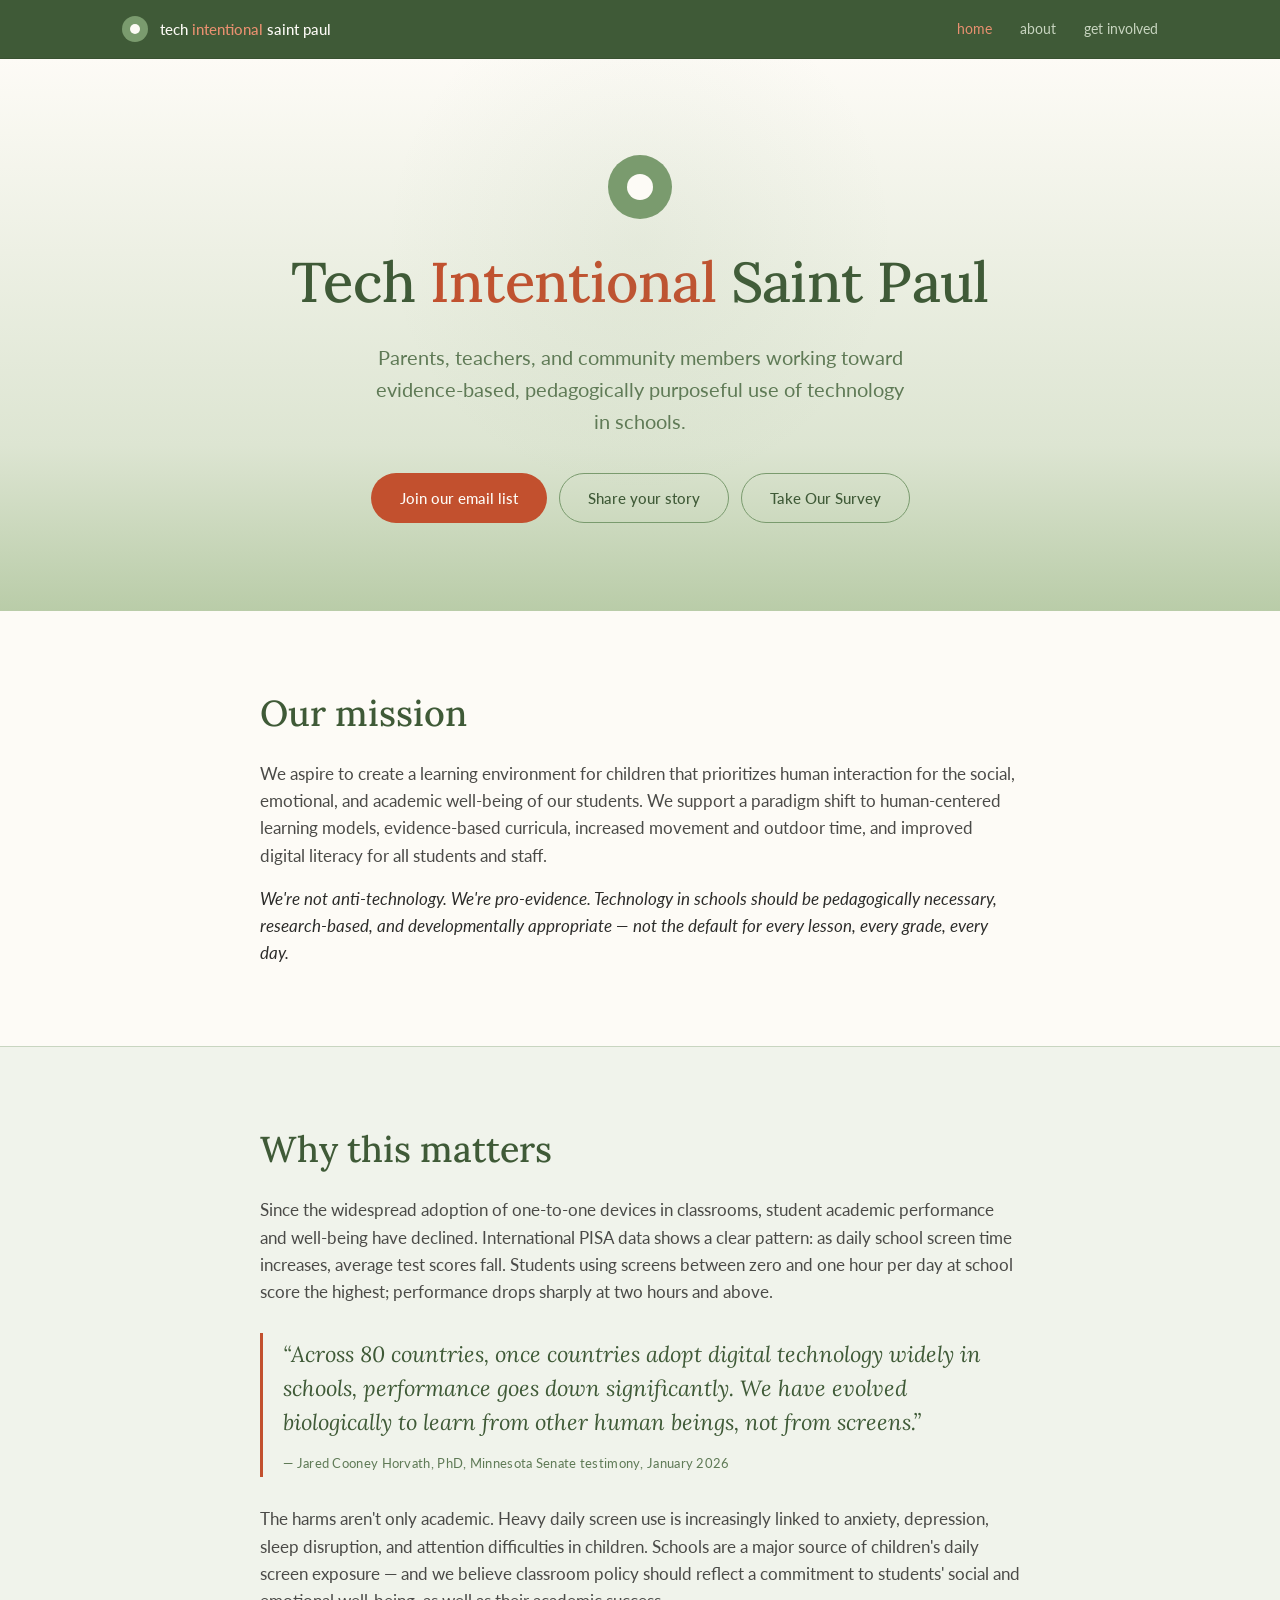
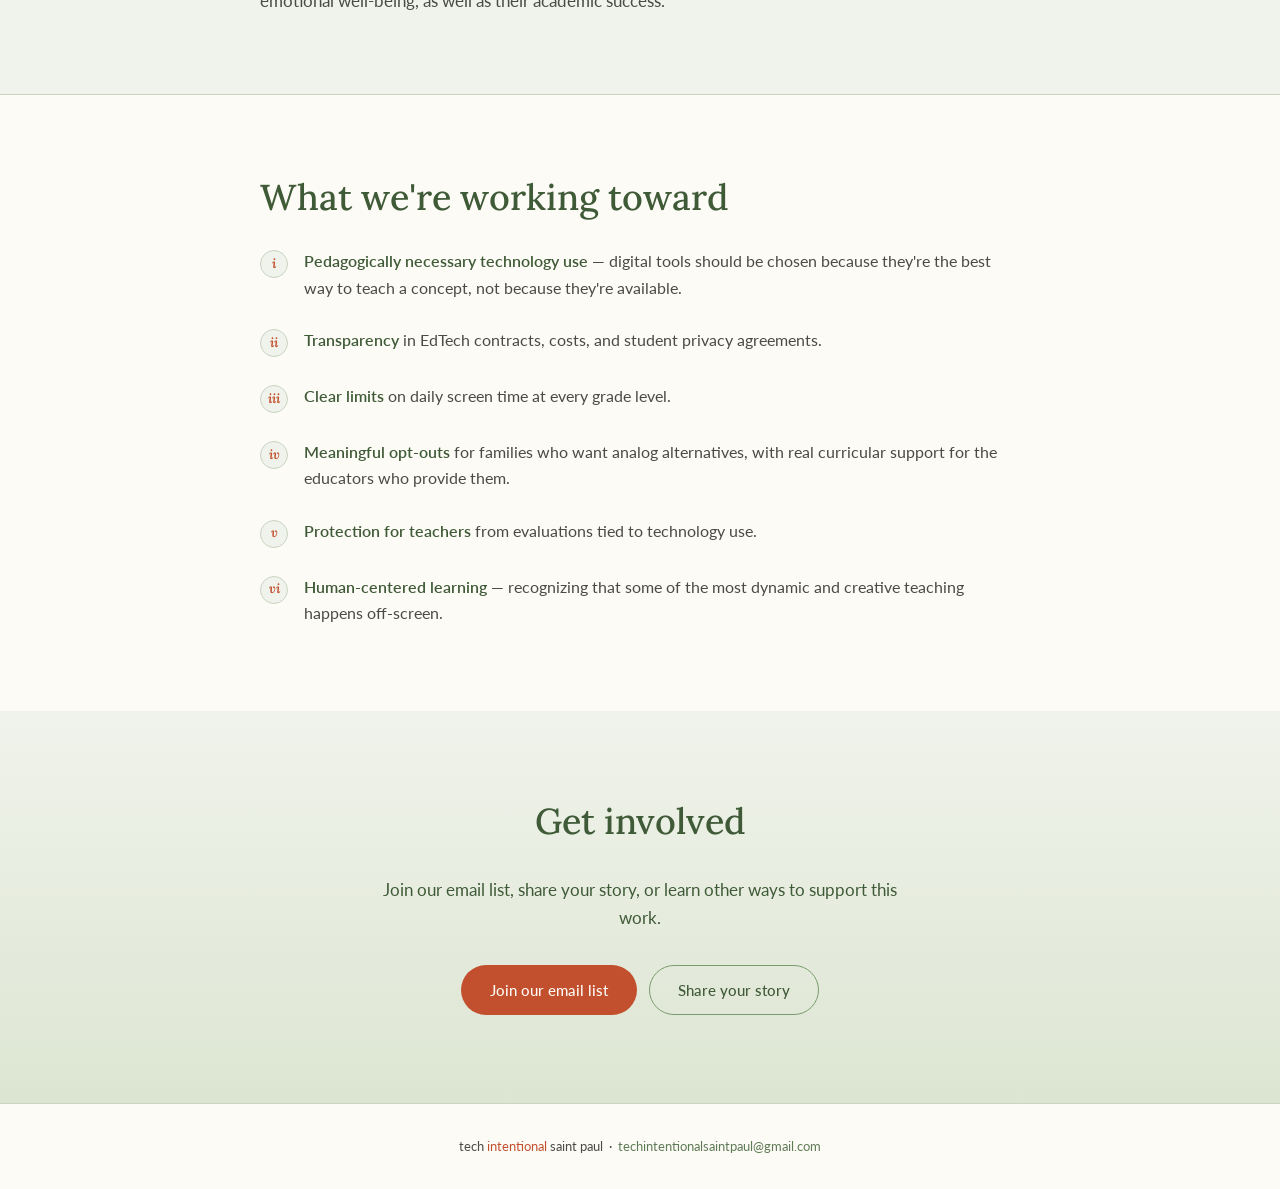
==== index.html @ 7c5f840e "Add Take Our Survey button to main page hero" ====
<!DOCTYPE html>
<html lang="en">
<head>
<meta charset="UTF-8">
<meta name="viewport" content="width=device-width, initial-scale=1.0">
<title>Tech Intentional Saint Paul</title>
<meta name="description" content="Parents, teachers, and community members working toward evidence-based, pedagogically purposeful use of technology in schools.">

<link rel="icon" type="image/png" href="logo-favicon.png">

<link rel="preconnect" href="https://fonts.googleapis.com">
<link rel="preconnect" href="https://fonts.gstatic.com" crossorigin>
<link href="https://fonts.googleapis.com/css2?family=Lora:wght@400;500;600;700&family=Lato:wght@400;500;700&display=swap" rel="stylesheet">

<link rel="stylesheet" href="styles.css">
</head>
<body>

<!-- ============ NAV ============ -->
<nav class="nav">
  <div class="nav-inner">
    <a href="index.html" class="nav-logo">
      <span class="nav-mark"></span>
      <span>tech <span class="intentional">intentional</span> saint paul</span>
    </a>
    <div class="nav-links">
      <a href="index.html" class="nav-current">home</a>
      <a href="about.html">about</a>
      <a href="get-involved.html">get involved</a>
    </div>
  </div>
</nav>

<!-- ============ HERO ============ -->
<section class="hero" id="top">
  <div class="container">
    <div class="hero-mark"></div>
    <h1>Tech <span class="intentional">Intentional</span> Saint Paul</h1>
    <p class="hero-tagline">Parents, teachers, and community members working toward evidence-based, pedagogically purposeful use of technology in schools.</p>
    <div class="hero-buttons">
      <a href="get-involved.html" class="btn btn-primary">Join our email list</a>
      <a href="get-involved.html#testimony" class="btn btn-secondary">Share your story</a>
      <a href="https://docs.google.com/forms/d/e/1FAIpQLSejXLMiZzwrO2mAkwRNwSP4qWl0P58UmI9xe1b-pAo0sxrqiw/viewform?usp=dialog" class="btn btn-secondary" target="_blank" rel="noopener">Take Our Survey</a>
    </div>
  </div>
</section>

<!-- ============ MISSION ============ -->
<section class="section-cream" id="mission">
  <div class="container reveal">
    <h2>Our mission</h2>
    <p>We aspire to create a learning environment for children that prioritizes human interaction for the social, emotional, and academic well-being of our students. We support a paradigm shift to human-centered learning models, evidence-based curricula, increased movement and outdoor time, and improved digital literacy for all students and staff.</p>
    <p class="mission-italic">We're not anti-technology. We're pro-evidence. Technology in schools should be pedagogically necessary, research-based, and developmentally appropriate &mdash; not the default for every lesson, every grade, every day.</p>
  </div>
</section>

<!-- ============ WHY THIS MATTERS ============ -->
<section class="section-pale" id="why">
  <div class="container reveal">
    <h2>Why this matters</h2>
    <p>Since the widespread adoption of one-to-one devices in classrooms, student academic performance and well-being have declined. International PISA data shows a clear pattern: as daily school screen time increases, average test scores fall. Students using screens between zero and one hour per day at school score the highest; performance drops sharply at two hours and above.</p>
    <div class="quote-block">
      &ldquo;Across 80 countries, once countries adopt digital technology widely in schools, performance goes down significantly. We have evolved biologically to learn from other human beings, not from screens.&rdquo;
      <span class="quote-attr">&mdash; Jared Cooney Horvath, PhD, Minnesota Senate testimony, January 2026</span>
    </div>
    <p style="margin-top: 28px;">The harms aren't only academic. Heavy daily screen use is increasingly linked to anxiety, depression, sleep disruption, and attention difficulties in children. Schools are a major source of children's daily screen exposure &mdash; and we believe classroom policy should reflect a commitment to students' social and emotional well-being, as well as their academic success.</p>
  </div>
</section>

<!-- ============ GOALS ============ -->
<section class="section-cream">
  <div class="container reveal">
    <h2>What we're working toward</h2>
    <div class="goals">
      <div class="goal">
        <div class="goal-icon">i</div>
        <p class="goal-text"><strong>Pedagogically necessary technology use</strong> &mdash; digital tools should be chosen because they're the best way to teach a concept, not because they're available.</p>
      </div>
      <div class="goal">
        <div class="goal-icon">ii</div>
        <p class="goal-text"><strong>Transparency</strong> in EdTech contracts, costs, and student privacy agreements.</p>
      </div>
      <div class="goal">
        <div class="goal-icon">iii</div>
        <p class="goal-text"><strong>Clear limits</strong> on daily screen time at every grade level.</p>
      </div>
      <div class="goal">
        <div class="goal-icon">iv</div>
        <p class="goal-text"><strong>Meaningful opt-outs</strong> for families who want analog alternatives, with real curricular support for the educators who provide them.</p>
      </div>
      <div class="goal">
        <div class="goal-icon">v</div>
        <p class="goal-text"><strong>Protection for teachers</strong> from evaluations tied to technology use.</p>
      </div>
      <div class="goal">
        <div class="goal-icon">vi</div>
        <p class="goal-text"><strong>Human-centered learning</strong> &mdash; recognizing that some of the most dynamic and creative teaching happens off-screen.</p>
      </div>
    </div>
  </div>
</section>

<!-- ============ GET INVOLVED (streamlined) ============ -->
<section class="involved-bg">
  <div class="container reveal" style="text-align: center;">
    <h2>Get involved</h2>
    <p style="font-size: 17px; color: var(--sage-deep); max-width: 520px; margin: 0 auto 32px; line-height: 1.7;">Join our email list, share your story, or learn other ways to support this work.</p>
    <div class="hero-buttons">
      <a href="get-involved.html" class="btn btn-primary">Join our email list</a>
      <a href="get-involved.html#testimony" class="btn btn-secondary">Share your story</a>
    </div>
  </div>
</section>

<!-- ============ FOOTER ============ -->
<footer>
  <p>tech <span style="color: var(--terracotta);">intentional</span> saint paul &nbsp;&middot;&nbsp; <a href="mailto:techintentionalsaintpaul@gmail.com">techintentionalsaintpaul@gmail.com</a></p>
</footer>

<script>
  if ('IntersectionObserver' in window) {
    const obs = new IntersectionObserver((entries) => {
      entries.forEach(e => {
        if (e.isIntersecting) {
          e.target.classList.add('in');
          obs.unobserve(e.target);
        }
      });
    }, { threshold: 0.15 });
    document.querySelectorAll('.reveal').forEach(el => obs.observe(el));
  } else {
    document.querySelectorAll('.reveal').forEach(el => el.classList.add('in'));
  }
</script>

</body>
</html>
---- styles.css ----
:root {
  --sage-deep: #3F5A37;
  --sage: #7A9B6E;
  --sage-pale: #F0F3EB;
  --sage-soft-bg: #DDE5D2;
  --sage-strong-bg: #B9CCA8;
  --sage-border: #C8D5C0;
  --sage-soft: #5F7A56;
  --cream: #FDFBF6;
  --peach: #E89070;
  --terracotta: #C2502E;
  --terracotta-deep: #A03F1F;
  --text: #2C2C2A;
  --text-soft: #4A4A47;

  --font-serif: 'Lora', Georgia, 'Times New Roman', serif;
  --font-sans: 'Lato', 'Helvetica Neue', Arial, sans-serif;
}

* { box-sizing: border-box; margin: 0; padding: 0; }

html { scroll-behavior: smooth; }

body {
  font-family: var(--font-sans);
  color: var(--text);
  background: var(--cream);
  line-height: 1.6;
  font-size: 17px;
  -webkit-font-smoothing: antialiased;
  -moz-osx-font-smoothing: grayscale;
}



h1, h2, h3 {
  font-family: var(--font-serif);
  font-weight: 500;
  color: var(--sage-deep);
  line-height: 1.25;
}

a { color: var(--terracotta); text-decoration: none; }
a:hover { text-decoration: underline; }

/* ============ NAV ============ */
.nav {
  position: sticky;
  top: 0;
  z-index: 100;
  background: var(--sage-deep);
  border-bottom: 1px solid rgba(0, 0, 0, 0.1);
}
.nav-inner {
  max-width: 1100px;
  margin: 0 auto;
  padding: 16px 32px;
  display: flex;
  align-items: center;
  justify-content: space-between;
  gap: 16px;
}
.nav-logo {
  display: flex;
  align-items: center;
  gap: 12px;
  color: var(--cream);
  font-weight: 500;
  font-size: 15px;
  text-decoration: none;
}
.nav-logo:hover { text-decoration: none; }
.nav-mark {
  width: 26px;
  height: 26px;
  border-radius: 50%;
  background: var(--sage);
  display: flex;
  align-items: center;
  justify-content: center;
  flex-shrink: 0;
}
.nav-mark::after {
  content: "";
  width: 10px;
  height: 10px;
  border-radius: 50%;
  background: var(--cream);
}
.nav-logo .intentional { color: var(--peach); }
.nav-links {
  display: flex;
  gap: 28px;
  font-size: 14px;
  color: var(--sage-border);
}
.nav-links a { color: var(--sage-border); text-decoration: none; transition: color 0.2s; }
.nav-links a:hover { color: var(--peach); text-decoration: none; }
.nav-links a.nav-current { color: var(--peach); }

@media (max-width: 640px) {
  .nav-inner { padding: 14px 20px; }
  .nav-logo { font-size: 13px; }
  .nav-links { gap: 16px; font-size: 13px; }
}

/* ============ LAYOUT ============ */
section {
  padding: 80px 32px;
}
.container {
  max-width: 760px;
  margin: 0 auto;
}
.container-wide {
  max-width: 1000px;
  margin: 0 auto;
}

@media (max-width: 640px) {
  section { padding: 56px 24px; }
}

/* ============ HERO ============ */
.hero {
  background: linear-gradient(180deg, var(--cream) 0%, var(--sage-soft-bg) 70%, var(--sage-strong-bg) 100%);
  text-align: center;
  padding-top: 96px;
  padding-bottom: 88px;
  position: relative;
  overflow: hidden;
}
.hero::before {
  content: "";
  position: absolute;
  top: -120px;
  left: 50%;
  transform: translateX(-50%);
  width: 600px;
  height: 600px;
  background: radial-gradient(circle, rgba(122, 155, 110, 0.08) 0%, transparent 60%);
  pointer-events: none;
}
.hero-mark {
  width: 64px;
  height: 64px;
  border-radius: 50%;
  background: var(--sage);
  display: inline-flex;
  align-items: center;
  justify-content: center;
  margin-bottom: 28px;
  position: relative;
}
.hero-mark::after {
  content: "";
  width: 26px;
  height: 26px;
  border-radius: 50%;
  background: var(--cream);
}
.hero h1 {
  font-size: clamp(36px, 6vw, 56px);
  font-weight: 500;
  margin-bottom: 24px;
  letter-spacing: -0.01em;
}
.hero h1 .intentional {
  color: var(--terracotta);
}
.hero-tagline {
  font-size: clamp(17px, 2.2vw, 20px);
  color: var(--sage-soft);
  max-width: 540px;
  margin: 0 auto 36px;
  line-height: 1.6;
}
.hero-buttons {
  display: flex;
  gap: 12px;
  justify-content: center;
  flex-wrap: wrap;
}

/* ============ PAGE HEADER (for sub-pages) ============ */
.page-header {
  background: linear-gradient(180deg, var(--cream) 0%, var(--sage-soft-bg) 100%);
  text-align: center;
  padding: 80px 32px 56px;
}
.page-eyebrow {
  font-size: 12px;
  color: var(--sage-soft);
  letter-spacing: 3px;
  font-weight: 600;
  margin-bottom: 14px;
  text-transform: uppercase;
}
.page-header h1 {
  font-family: var(--font-serif);
  font-weight: 500;
  font-size: clamp(32px, 5vw, 46px);
  color: var(--sage-deep);
  margin-bottom: 18px;
  line-height: 1.2;
  max-width: 720px;
  margin-left: auto;
  margin-right: auto;
}
.page-header h1 em,
.page-header h1 .accent {
  color: var(--terracotta);
  font-style: normal;
  font-weight: inherit;
}
.page-header .page-intro {
  font-size: clamp(16px, 2vw, 18px);
  color: var(--sage-deep);
  max-width: 540px;
  margin: 0 auto;
  line-height: 1.7;
}

/* ============ BUTTONS ============ */
.btn {
  display: inline-block;
  padding: 12px 28px;
  border-radius: 999px;
  font-family: var(--font-sans);
  font-size: 15px;
  font-weight: 500;
  cursor: pointer;
  border: 1px solid transparent;
  transition: all 0.2s ease;
  text-decoration: none;
}
.btn-primary {
  background: var(--terracotta);
  color: var(--cream);
}
.btn-primary:hover {
  background: var(--terracotta-deep);
  text-decoration: none;
  transform: translateY(-1px);
}
.btn-secondary {
  background: transparent;
  color: var(--sage-deep);
  border-color: var(--sage);
}
.btn-secondary:hover {
  background: var(--sage);
  color: var(--cream);
  text-decoration: none;
}

/* ============ SECTIONS ============ */
.section-cream { background: var(--cream); }
.section-pale {
  background: var(--sage-pale);
  border-top: 1px solid var(--sage-border);
  border-bottom: 1px solid var(--sage-border);
}

h2 {
  font-size: clamp(28px, 4vw, 36px);
  margin-bottom: 24px;
}

p { margin-bottom: 16px; color: var(--text-soft); }
p:last-child { margin-bottom: 0; }

.mission-italic {
  font-style: italic;
  color: var(--text);
}

/* ============ QUOTE ============ */
.quote-block {
  margin-top: 28px;
  padding: 4px 0 4px 20px;
  border-left: 3px solid var(--terracotta);
  font-family: var(--font-serif);
  font-style: italic;
  font-size: clamp(18px, 2.4vw, 22px);
  line-height: 1.55;
  color: var(--sage-deep);
}
.quote-attr {
  display: block;
  margin-top: 14px;
  font-family: var(--font-sans);
  font-style: normal;
  font-size: 13px;
  color: var(--sage-soft);
  letter-spacing: 0.3px;
}

/* Centered pull quote (for About page guiding question) */
.pull-quote {
  text-align: center;
}
.pull-quote .quote-text {
  font-family: var(--font-serif);
  font-style: italic;
  font-size: clamp(20px, 2.8vw, 26px);
  line-height: 1.5;
  color: var(--sage-deep);
  max-width: 680px;
  margin: 0 auto;
}

/* ============ GOALS / NUMBERED LIST ============ */
.goals {
  display: grid;
  gap: 18px;
  margin-top: 8px;
}
.goal {
  display: flex;
  gap: 16px;
  align-items: flex-start;
  padding: 4px 0;
}
.goal-icon {
  width: 28px;
  height: 28px;
  border-radius: 50%;
  background: var(--sage-pale);
  border: 1px solid var(--sage-border);
  flex-shrink: 0;
  margin-top: 2px;
  display: flex;
  align-items: center;
  justify-content: center;
  color: var(--terracotta);
  font-family: var(--font-serif);
  font-weight: 600;
  font-size: 13px;
  font-style: italic;
}
.goal-text {
  font-size: 16px;
  line-height: 1.65;
  color: var(--text-soft);
}
.goal-text strong {
  color: var(--sage-deep);
  font-weight: 600;
}

/* ============ BELIEFS (About page) ============ */
.beliefs {
  display: grid;
  gap: 24px;
  margin-top: 8px;
}
.belief h3 {
  font-family: var(--font-serif);
  font-size: 19px;
  font-weight: 600;
  color: var(--sage-deep);
  margin-bottom: 8px;
  line-height: 1.35;
}
.belief p {
  font-size: 15px;
  color: var(--text-soft);
  line-height: 1.7;
  margin: 0;
}

/* ============ GET INVOLVED ============ */
.involved-bg {
  background: linear-gradient(180deg, var(--sage-pale) 0%, #DDE5D2 100%);
  padding: 88px 32px;
}
.involved-bg h2 { text-align: center; margin-bottom: 32px; }
.involved-card {
  background: var(--cream);
  border-radius: 16px;
  padding: 28px 32px;
  margin-bottom: 16px;
  border: 1px solid var(--sage-border);
}
.involved-card:last-child { margin-bottom: 0; }
.involved-card h3 {
  font-size: 20px;
  margin-bottom: 10px;
}
.involved-card p {
  font-size: 15px;
  color: var(--text-soft);
  margin-bottom: 16px;
}

/* Embed slot placeholder styling */
.embed-slot {
  background: #FAF6EC;
  border: 1px dashed var(--sage-border);
  border-radius: 12px;
  padding: 18px;
  color: var(--sage-soft);
  font-size: 13px;
  font-style: italic;
  text-align: center;
}
.embed-slot strong { color: var(--sage-deep); display: block; margin-bottom: 4px; font-style: normal; }

/* Contact CTA card */
.contact-cta {
  background: linear-gradient(180deg, var(--sage-pale) 0%, var(--sage-soft-bg) 100%);
  text-align: center;
  padding: 72px 32px;
}
.contact-cta h2 { margin-bottom: 14px; }
.contact-cta p { font-size: 15px; color: var(--text-soft); margin-bottom: 24px; }

/* ============ FOOTER ============ */
footer {
  padding: 32px 24px;
  text-align: center;
  background: var(--cream);
  border-top: 1px solid var(--sage-border);
  color: var(--sage-soft);
  font-size: 13px;
}
footer a { color: var(--sage-soft); }

/* ============ REVEAL ANIMATION ============ */
@media (prefers-reduced-motion: no-preference) {
  .reveal {
    opacity: 0;
    transform: translateY(12px);
    transition: opacity 0.8s ease, transform 0.8s ease;
  }
  .reveal.in {
    opacity: 1;
    transform: translateY(0);
  }
}
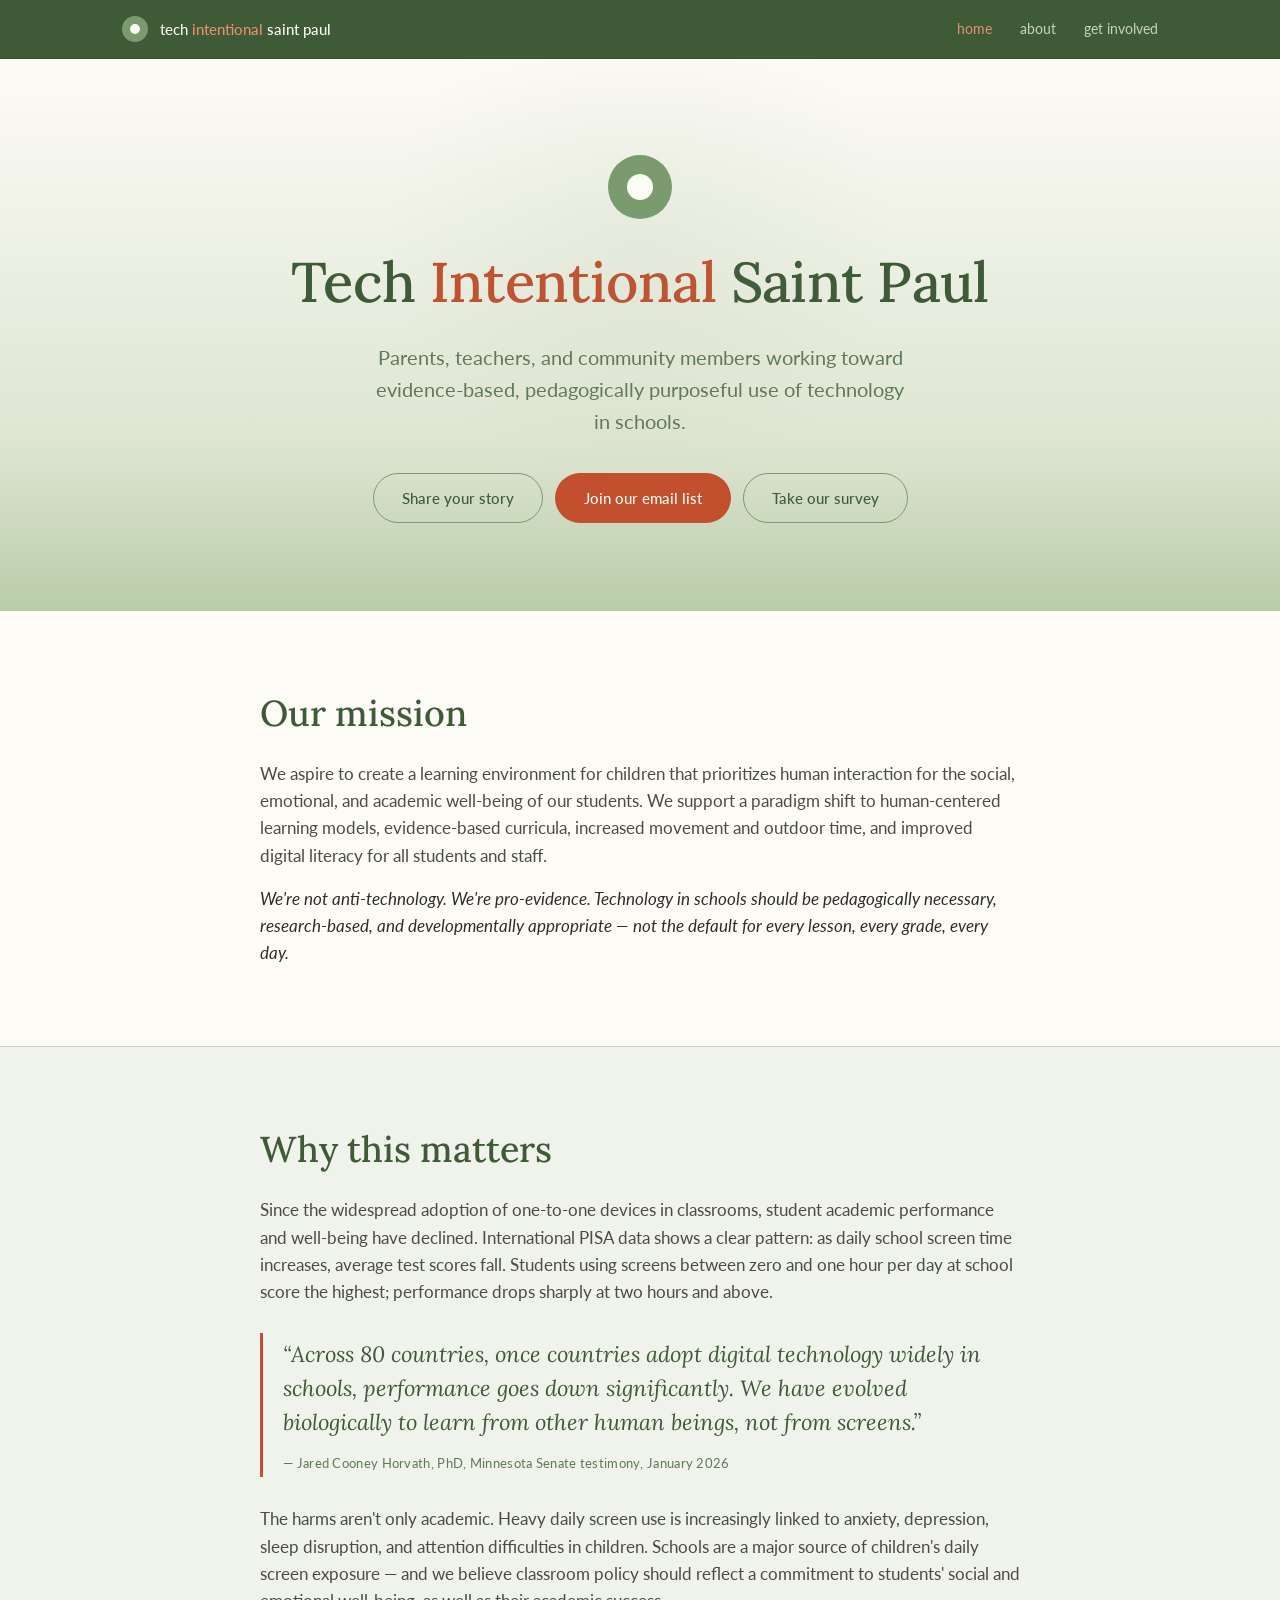
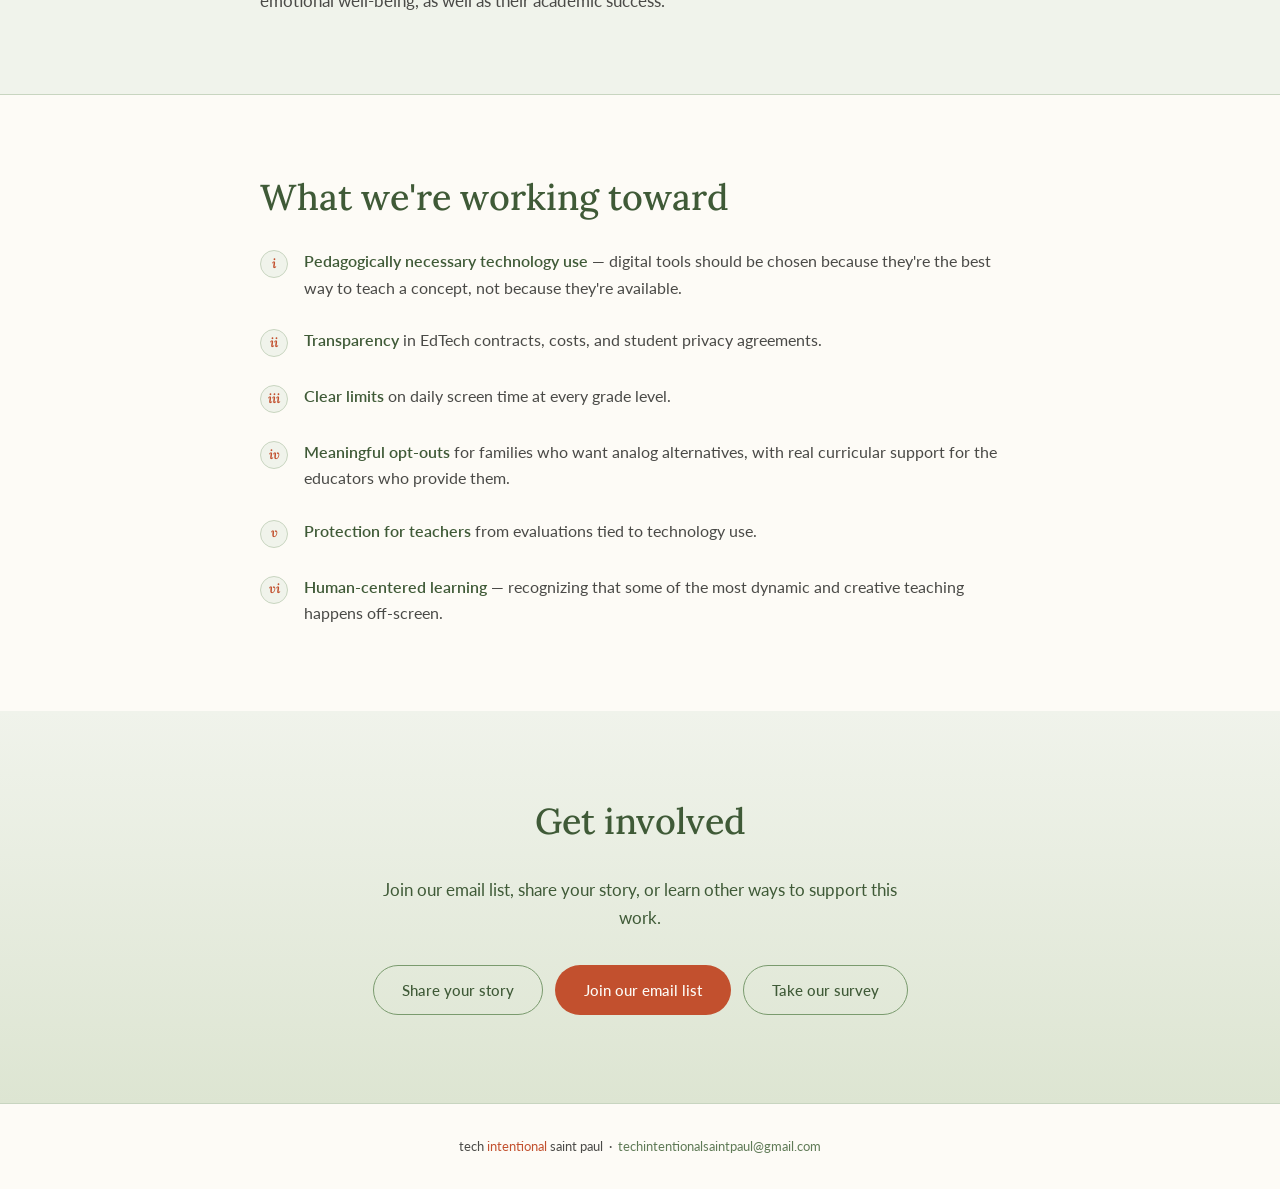
==== commit 480dcca3: "Reorder hero buttons, fix survey button capitalization, add survey button to footer CTA" ====
--- a/index.html
+++ b/index.html
@@ -38,9 +38,9 @@
     <h1>Tech <span class="intentional">Intentional</span> Saint Paul</h1>
     <p class="hero-tagline">Parents, teachers, and community members working toward evidence-based, pedagogically purposeful use of technology in schools.</p>
     <div class="hero-buttons">
+      <a href="get-involved.html#testimony" class="btn btn-secondary">Share your story</a>
       <a href="get-involved.html" class="btn btn-primary">Join our email list</a>
-      <a href="get-involved.html#testimony" class="btn btn-secondary">Share your story</a>
-      <a href="https://docs.google.com/forms/d/e/1FAIpQLSejXLMiZzwrO2mAkwRNwSP4qWl0P58UmI9xe1b-pAo0sxrqiw/viewform?usp=dialog" class="btn btn-secondary" target="_blank" rel="noopener">Take Our Survey</a>
+      <a href="https://docs.google.com/forms/d/e/1FAIpQLSejXLMiZzwrO2mAkwRNwSP4qWl0P58UmI9xe1b-pAo0sxrqiw/viewform?usp=dialog" class="btn btn-secondary" target="_blank" rel="noopener">Take our survey</a>
     </div>
   </div>
 </section>
@@ -106,8 +106,9 @@
     <h2>Get involved</h2>
     <p style="font-size: 17px; color: var(--sage-deep); max-width: 520px; margin: 0 auto 32px; line-height: 1.7;">Join our email list, share your story, or learn other ways to support this work.</p>
     <div class="hero-buttons">
+      <a href="get-involved.html#testimony" class="btn btn-secondary">Share your story</a>
       <a href="get-involved.html" class="btn btn-primary">Join our email list</a>
-      <a href="get-involved.html#testimony" class="btn btn-secondary">Share your story</a>
+      <a href="https://docs.google.com/forms/d/e/1FAIpQLSejXLMiZzwrO2mAkwRNwSP4qWl0P58UmI9xe1b-pAo0sxrqiw/viewform?usp=dialog" class="btn btn-secondary" target="_blank" rel="noopener">Take our survey</a>
     </div>
   </div>
 </section>
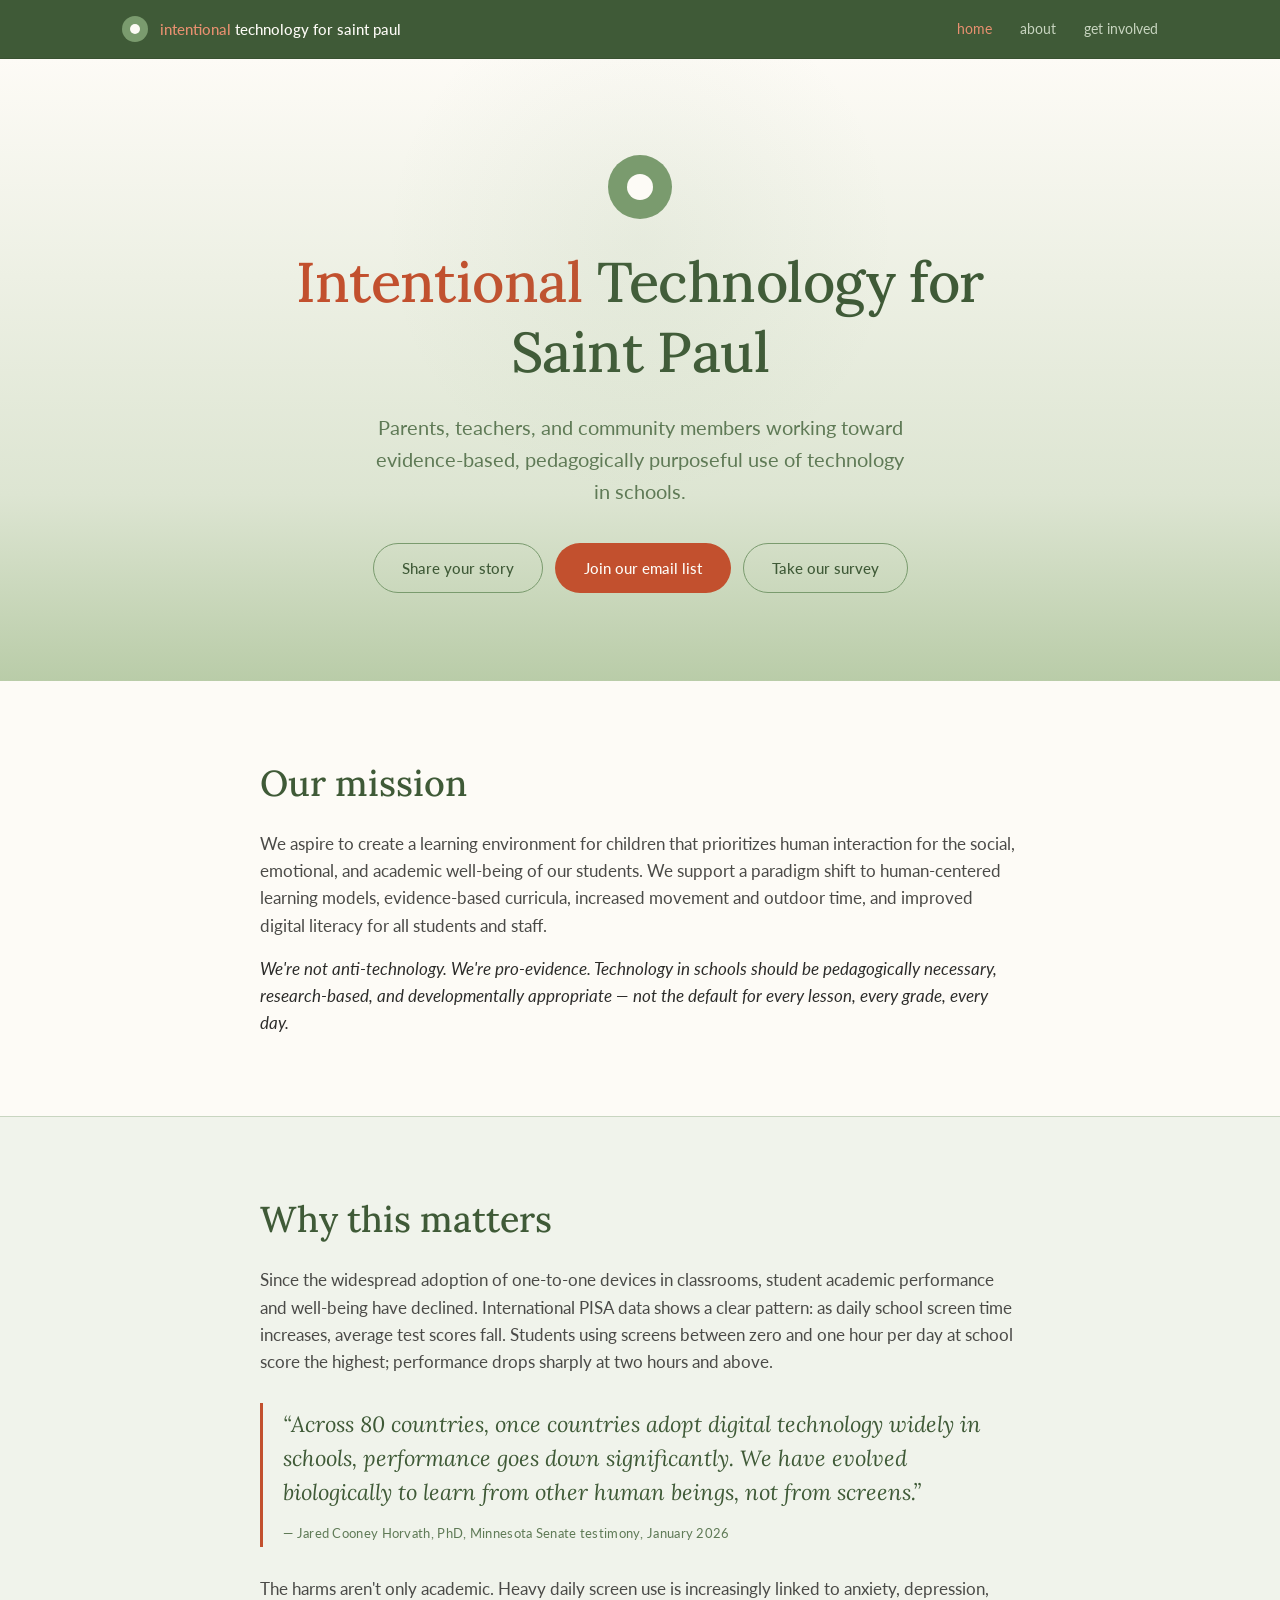
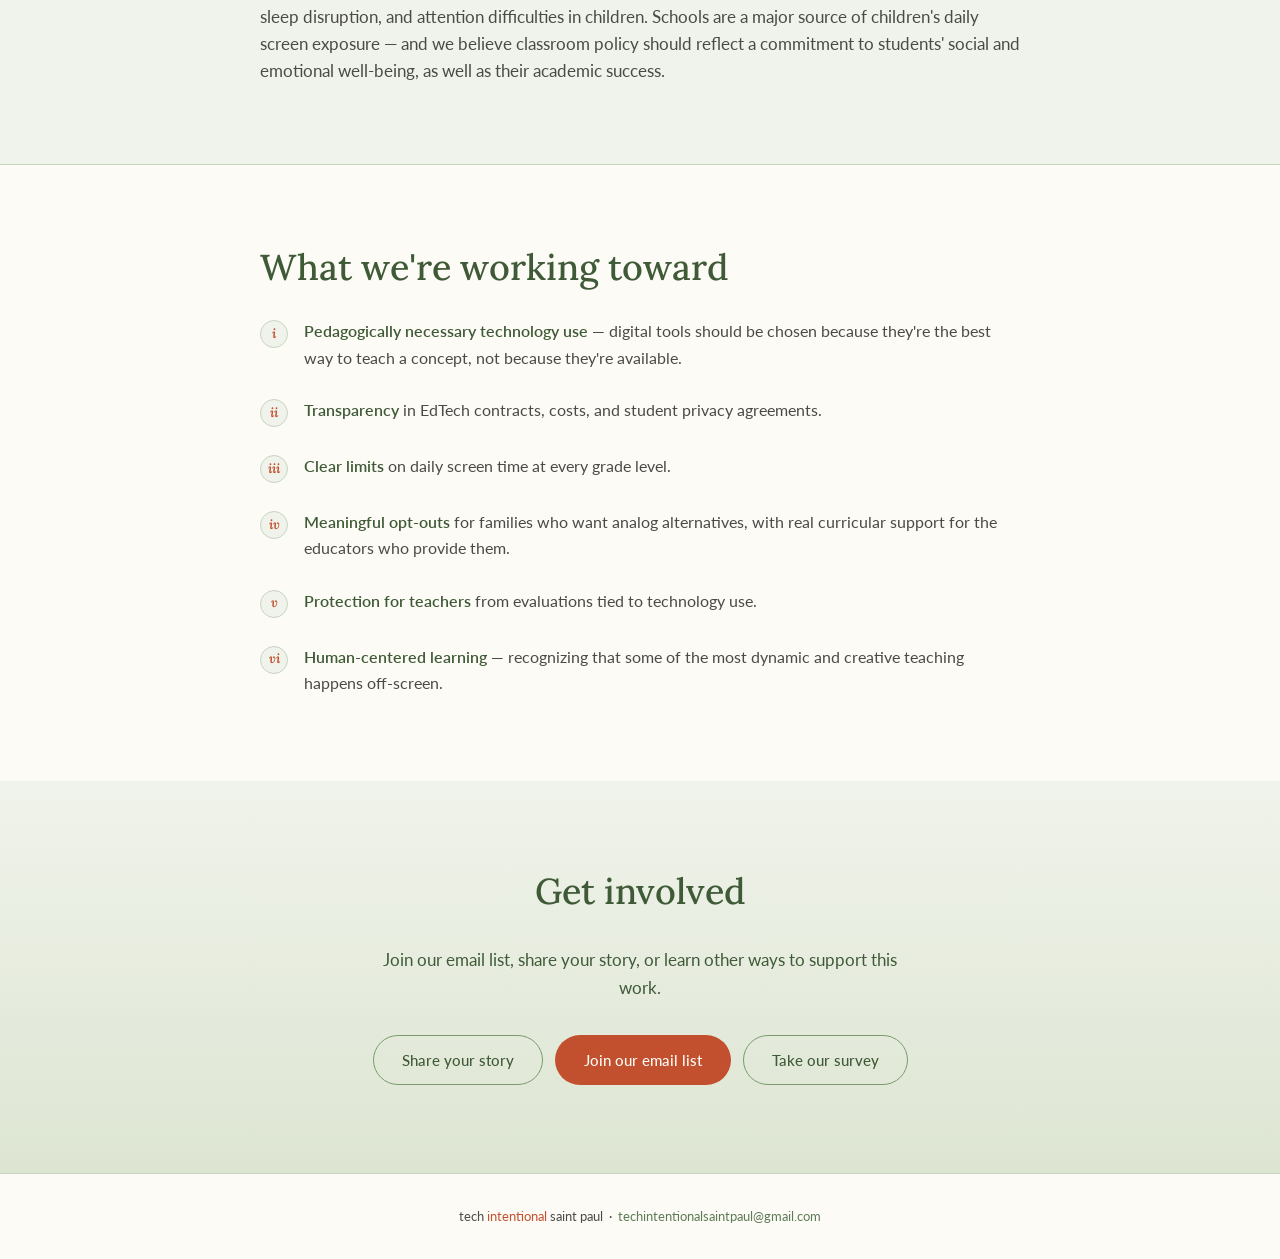
==== commit 0adbaf49: "Rename site from Tech Intentional Saint Paul to Intentional Technology for Saint Paul Update page ti" ====
--- a/index.html
+++ b/index.html
@@ -3,7 +3,7 @@
 <head>
 <meta charset="UTF-8">
 <meta name="viewport" content="width=device-width, initial-scale=1.0">
-<title>Tech Intentional Saint Paul</title>
+<title>Intentional Technology for Saint Paul</title>
 <meta name="description" content="Parents, teachers, and community members working toward evidence-based, pedagogically purposeful use of technology in schools.">
 
 <link rel="icon" type="image/png" href="logo-favicon.png">
@@ -21,7 +21,7 @@
   <div class="nav-inner">
     <a href="index.html" class="nav-logo">
       <span class="nav-mark"></span>
-      <span>tech <span class="intentional">intentional</span> saint paul</span>
+      <span><span class="intentional">intentional</span> technology for saint paul</span>
     </a>
     <div class="nav-links">
       <a href="index.html" class="nav-current">home</a>
@@ -35,7 +35,7 @@
 <section class="hero" id="top">
   <div class="container">
     <div class="hero-mark"></div>
-    <h1>Tech <span class="intentional">Intentional</span> Saint Paul</h1>
+    <h1><span class="intentional">Intentional</span> Technology for Saint Paul</h1>
     <p class="hero-tagline">Parents, teachers, and community members working toward evidence-based, pedagogically purposeful use of technology in schools.</p>
     <div class="hero-buttons">
       <a href="get-involved.html#testimony" class="btn btn-secondary">Share your story</a>
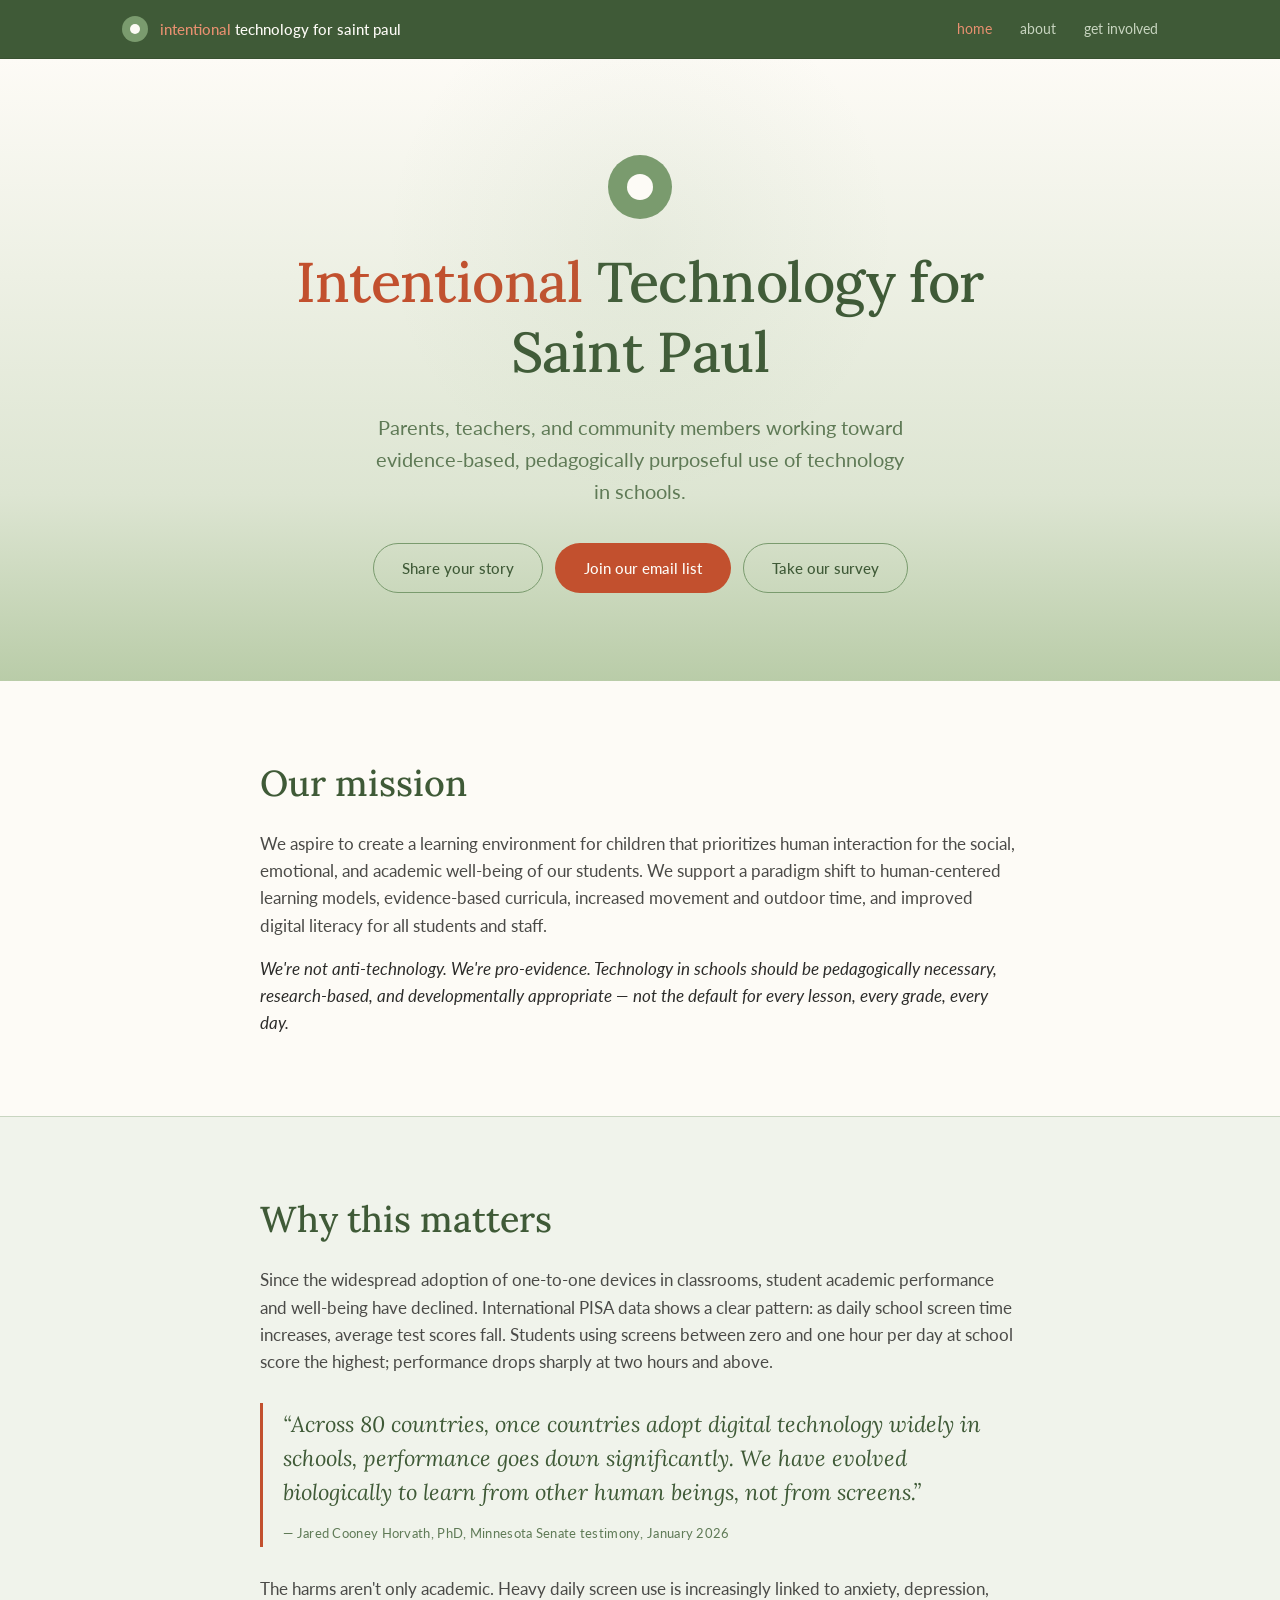
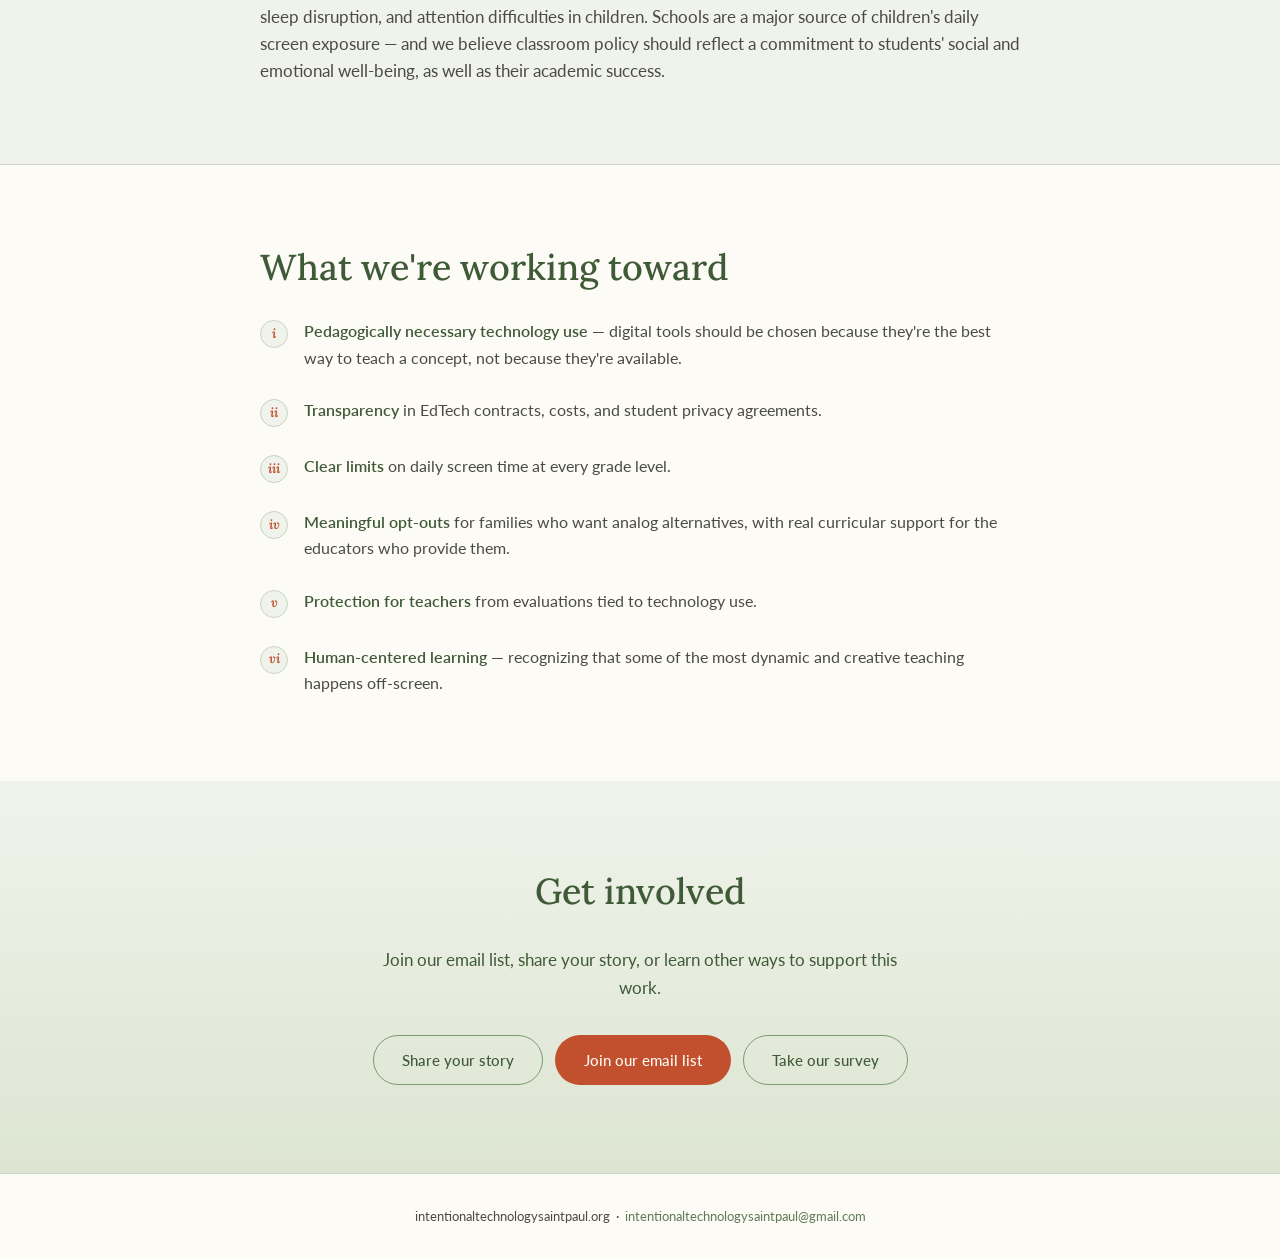
==== commit 96c319e9: "Update footer branding and contact email for the new domain Replace the footer's old org-name text w" ====
--- a/index.html
+++ b/index.html
@@ -115,7 +115,7 @@
 
 <!-- ============ FOOTER ============ -->
 <footer>
-  <p>tech <span style="color: var(--terracotta);">intentional</span> saint paul &nbsp;&middot;&nbsp; <a href="mailto:techintentionalsaintpaul@gmail.com">techintentionalsaintpaul@gmail.com</a></p>
+  <p>intentionaltechnologysaintpaul.org &nbsp;&middot;&nbsp; <a href="mailto:intentionaltechnologysaintpaul@gmail.com">intentionaltechnologysaintpaul@gmail.com</a></p>
 </footer>
 
 <script>
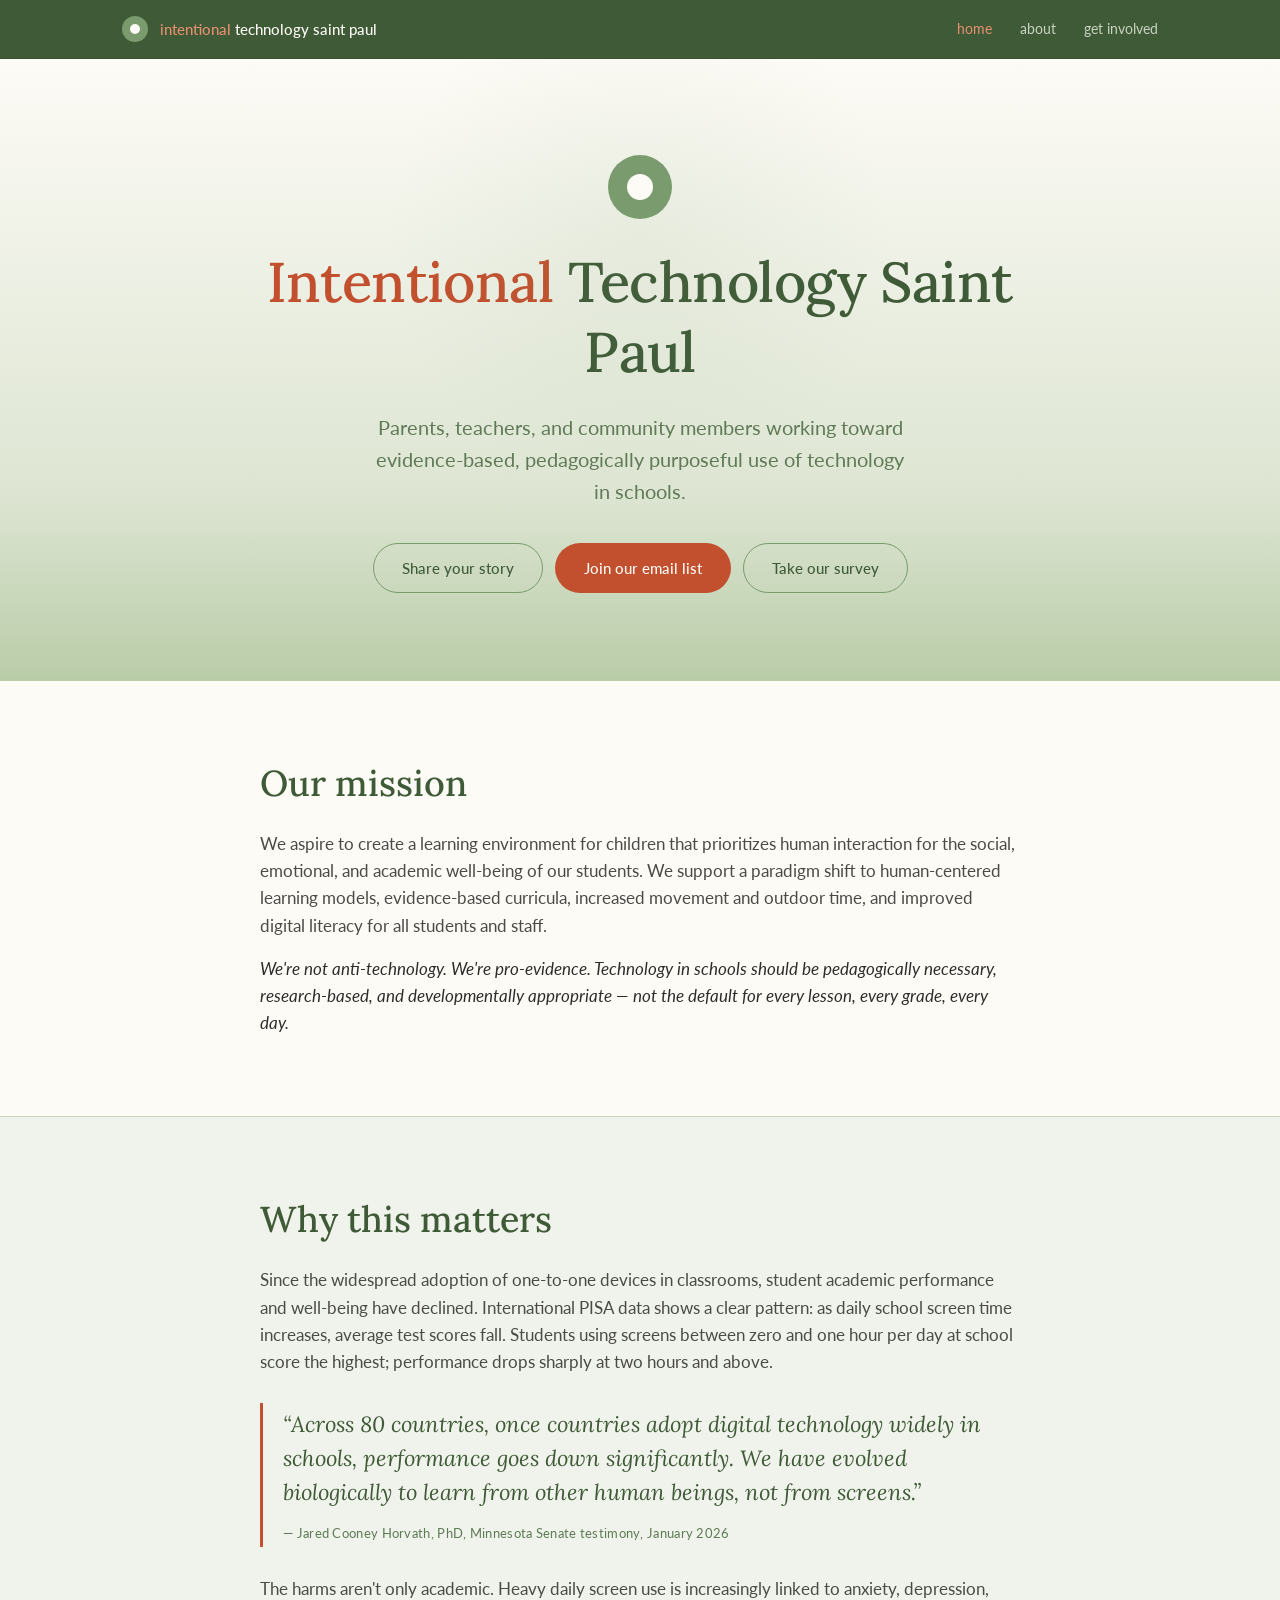
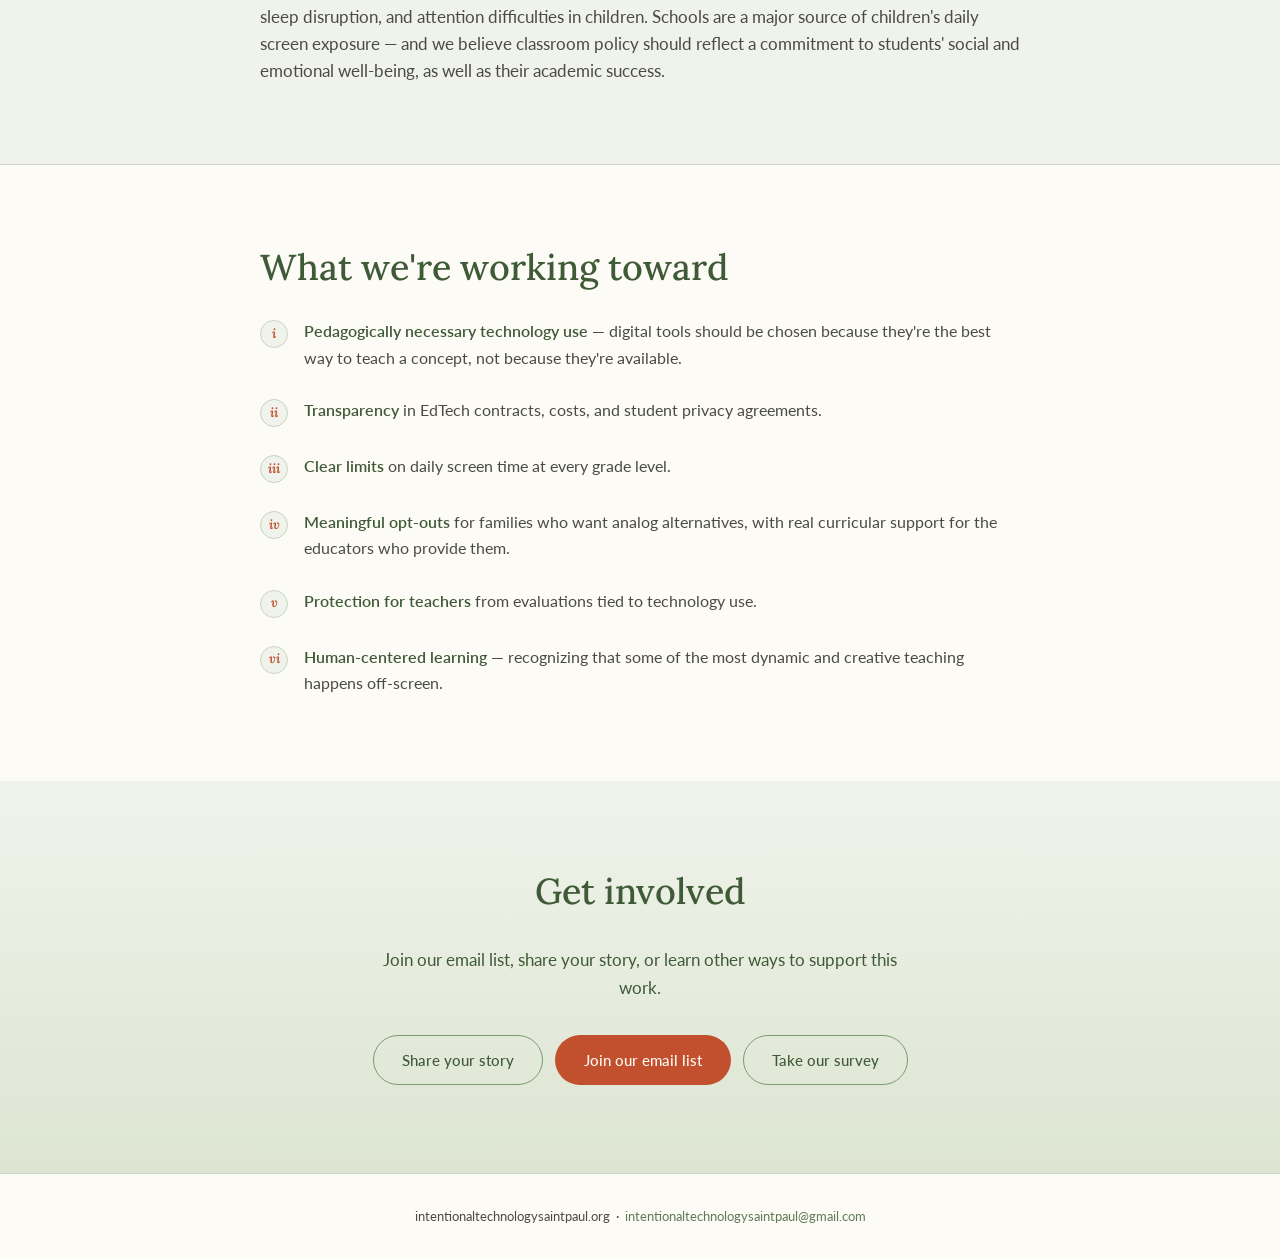
==== commit d24a2fa5: "Drop "for" from the org name: Intentional Technology Saint Paul Update page titles, nav logo, homepa" ====
--- a/index.html
+++ b/index.html
@@ -3,7 +3,7 @@
 <head>
 <meta charset="UTF-8">
 <meta name="viewport" content="width=device-width, initial-scale=1.0">
-<title>Intentional Technology for Saint Paul</title>
+<title>Intentional Technology Saint Paul</title>
 <meta name="description" content="Parents, teachers, and community members working toward evidence-based, pedagogically purposeful use of technology in schools.">
 
 <link rel="icon" type="image/png" href="logo-favicon.png">
@@ -21,7 +21,7 @@
   <div class="nav-inner">
     <a href="index.html" class="nav-logo">
       <span class="nav-mark"></span>
-      <span><span class="intentional">intentional</span> technology for saint paul</span>
+      <span><span class="intentional">intentional</span> technology saint paul</span>
     </a>
     <div class="nav-links">
       <a href="index.html" class="nav-current">home</a>
@@ -35,7 +35,7 @@
 <section class="hero" id="top">
   <div class="container">
     <div class="hero-mark"></div>
-    <h1><span class="intentional">Intentional</span> Technology for Saint Paul</h1>
+    <h1><span class="intentional">Intentional</span> Technology Saint Paul</h1>
     <p class="hero-tagline">Parents, teachers, and community members working toward evidence-based, pedagogically purposeful use of technology in schools.</p>
     <div class="hero-buttons">
       <a href="get-involved.html#testimony" class="btn btn-secondary">Share your story</a>
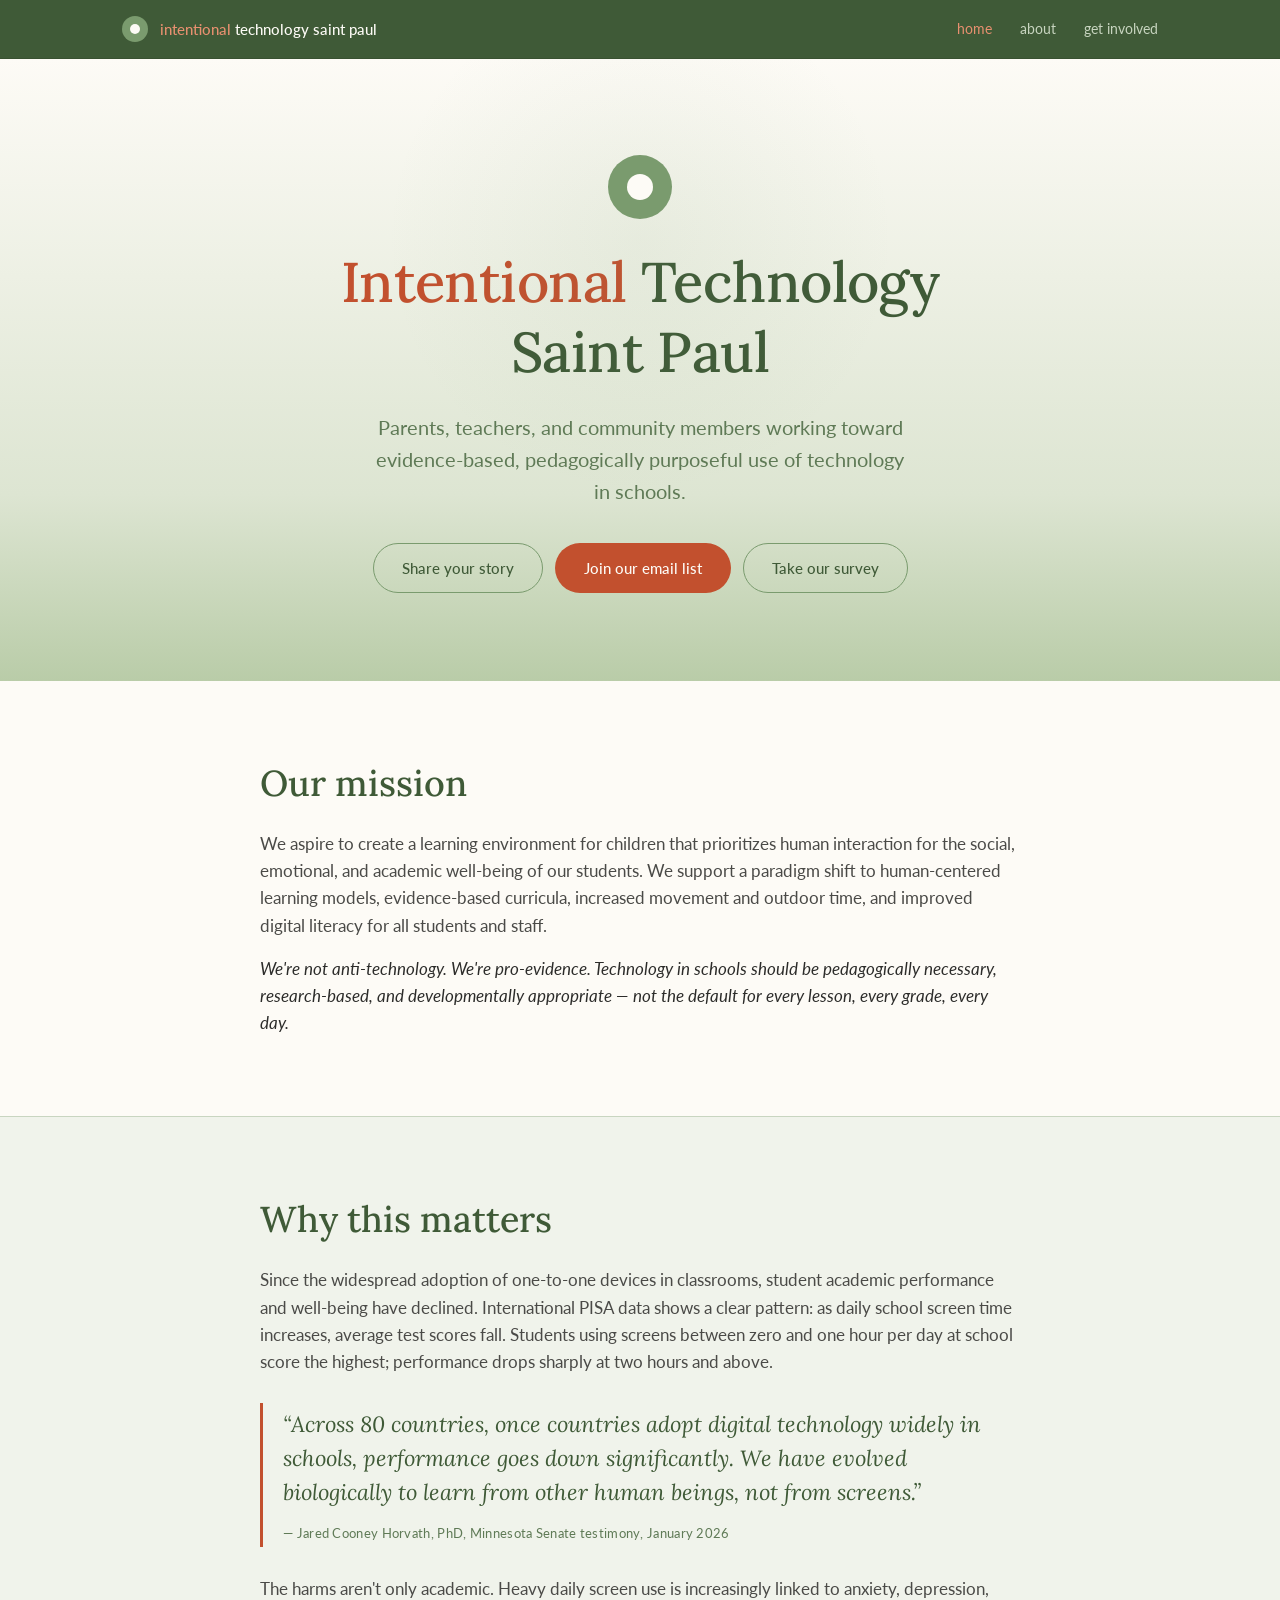
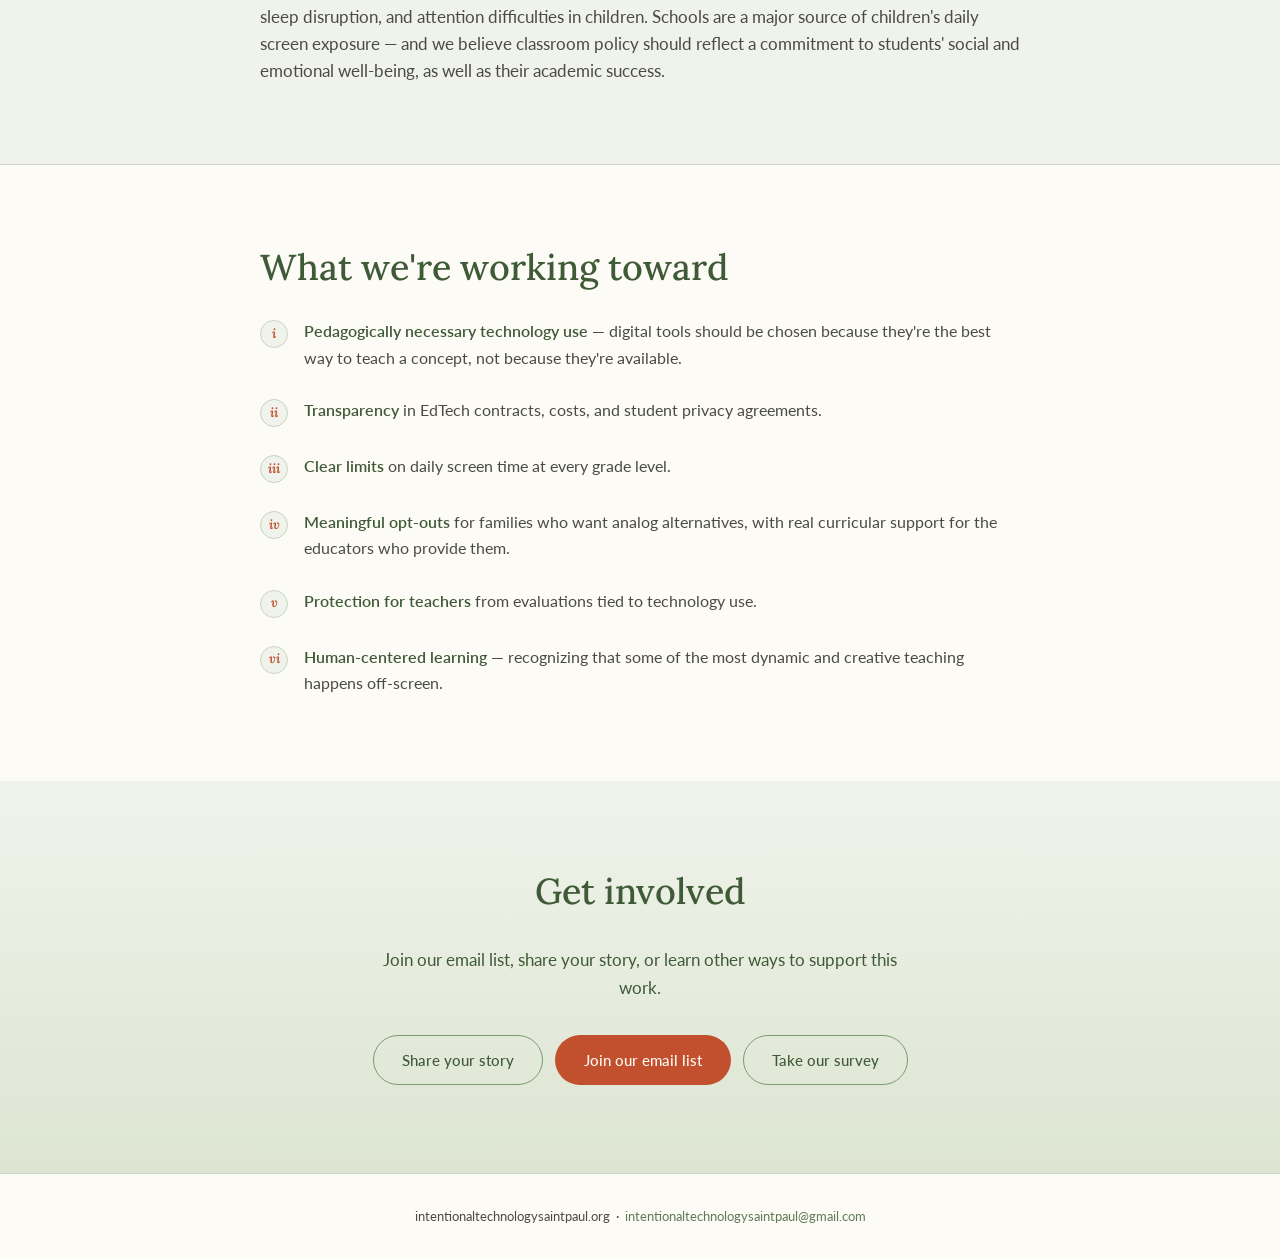
==== commit 2d9bd5c0: "Break hero headline so Saint Paul falls on its own line" ====
--- a/index.html
+++ b/index.html
@@ -35,7 +35,7 @@
 <section class="hero" id="top">
   <div class="container">
     <div class="hero-mark"></div>
-    <h1><span class="intentional">Intentional</span> Technology Saint Paul</h1>
+    <h1><span class="intentional">Intentional</span> Technology<br>Saint Paul</h1>
     <p class="hero-tagline">Parents, teachers, and community members working toward evidence-based, pedagogically purposeful use of technology in schools.</p>
     <div class="hero-buttons">
       <a href="get-involved.html#testimony" class="btn btn-secondary">Share your story</a>
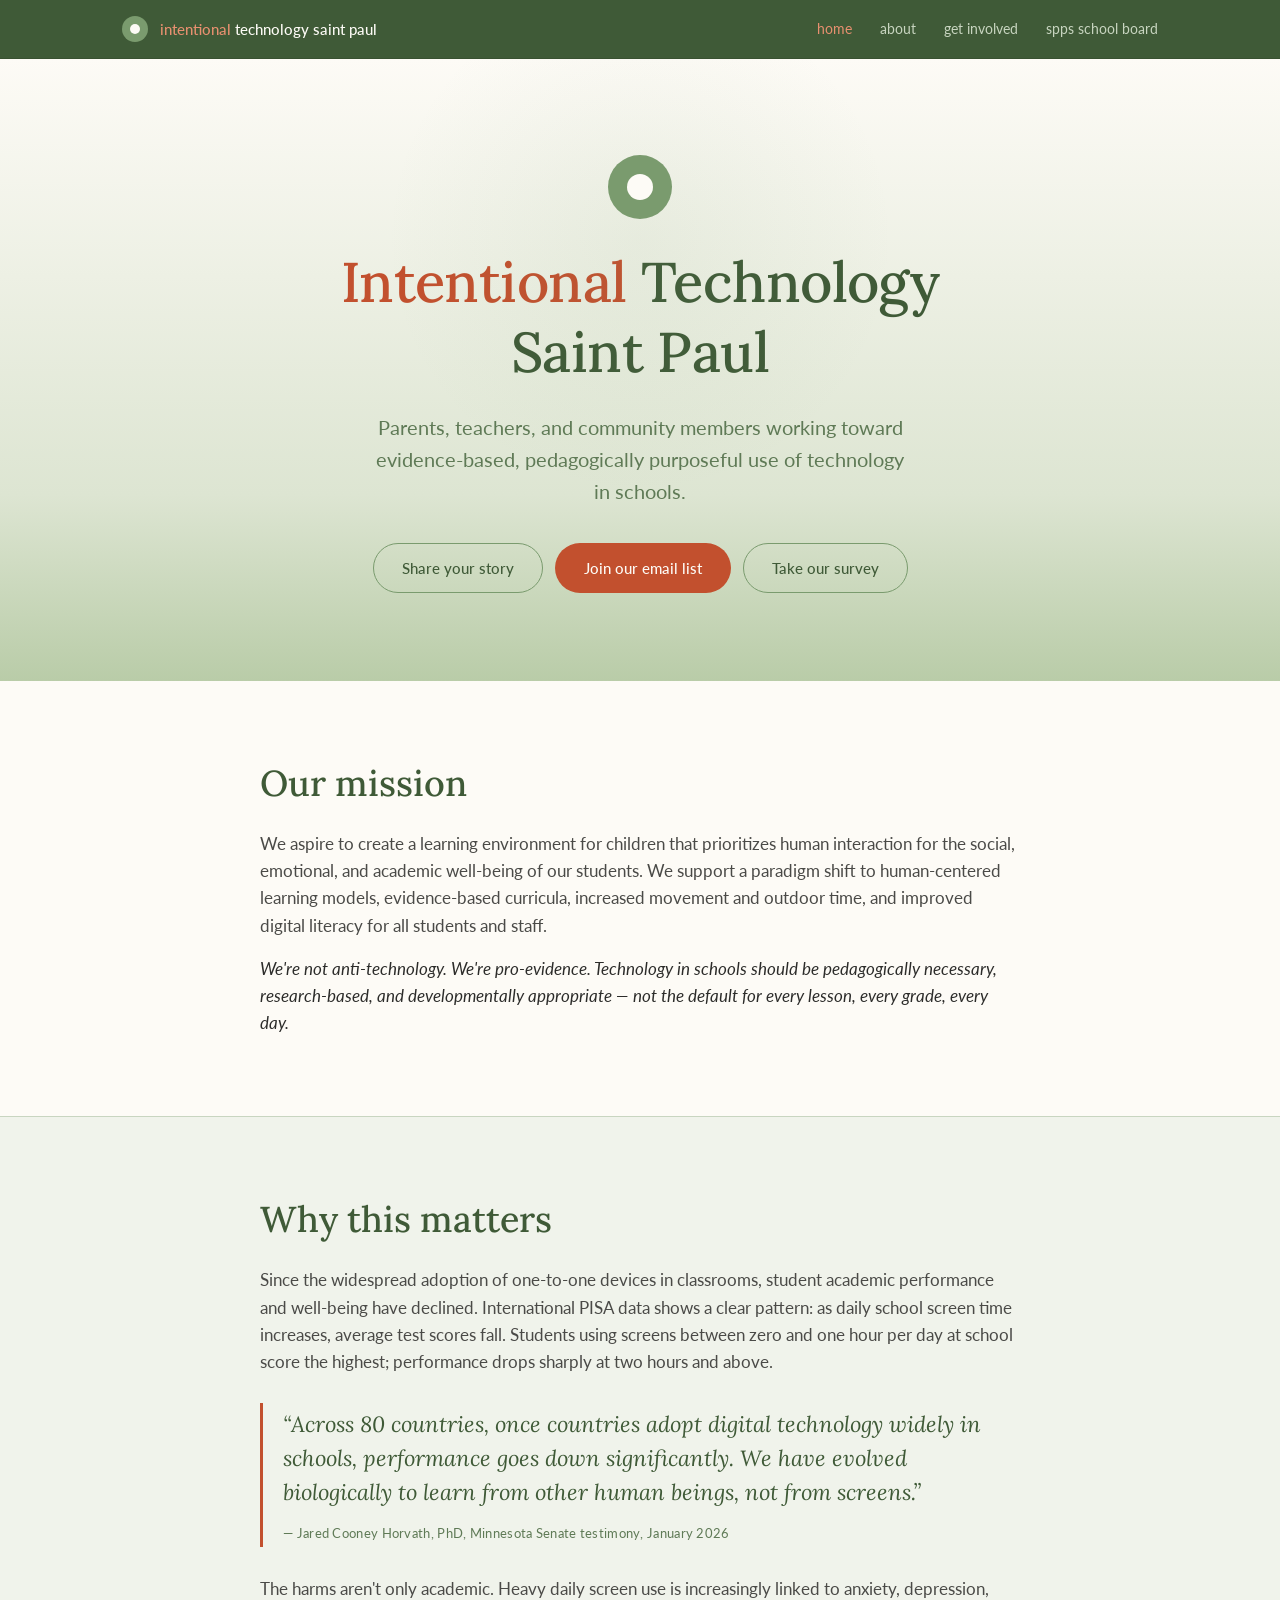
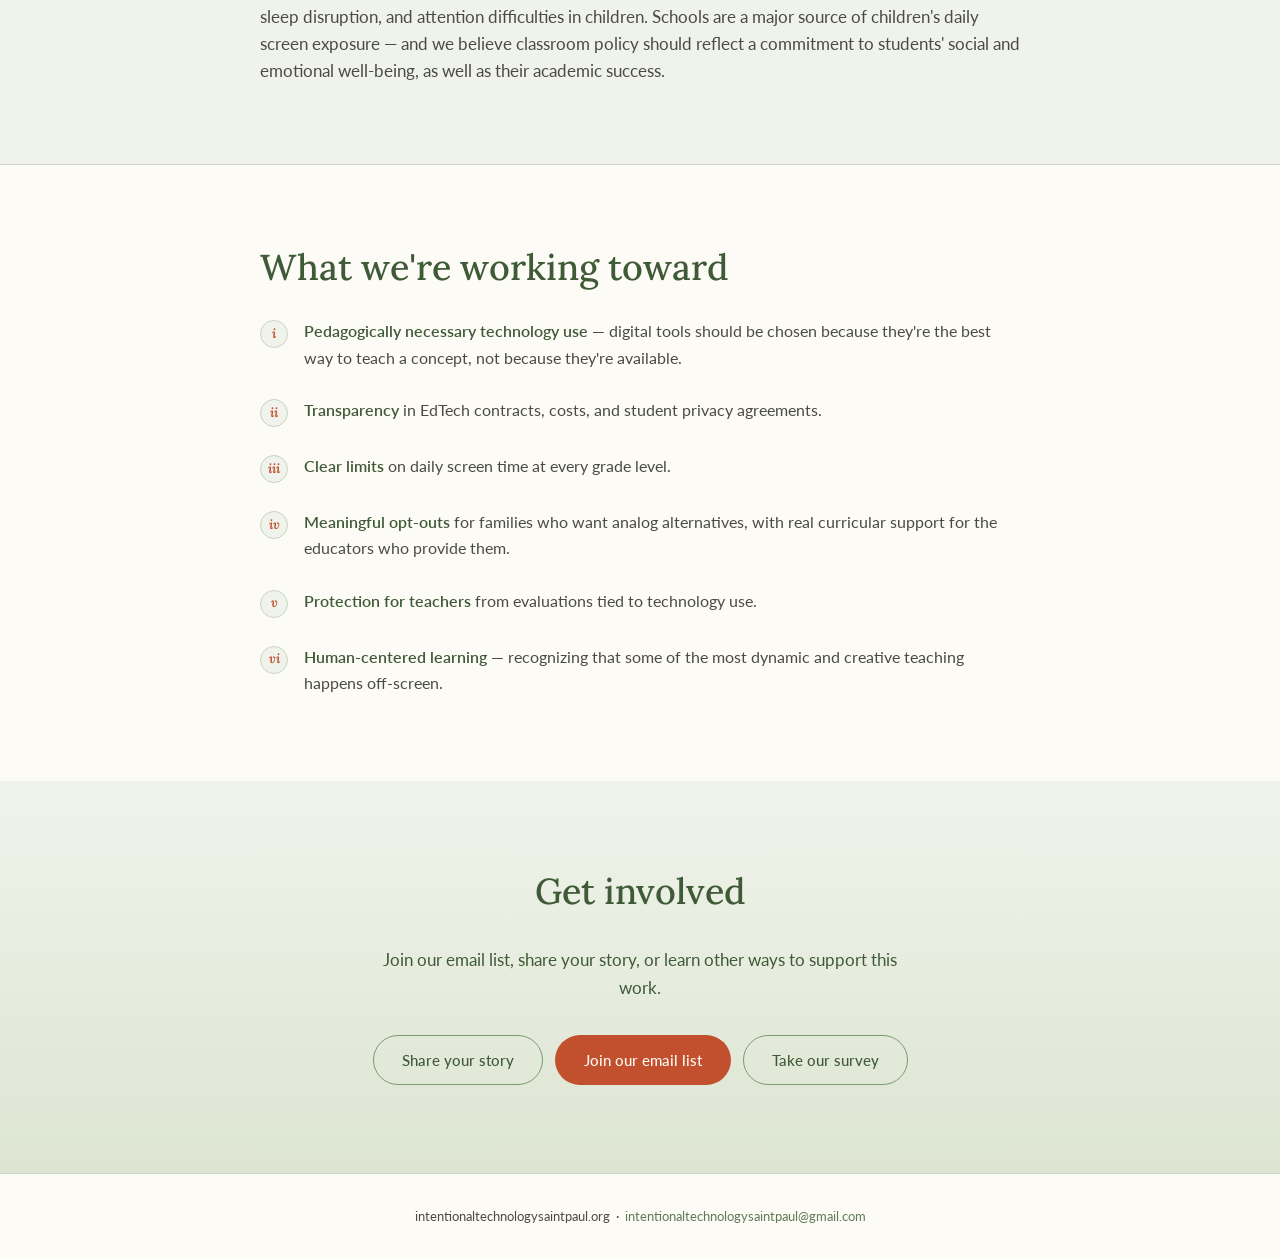
==== commit a921fbc0: "Add SPPS School Board page with candidate technology questionnaires Thanks candidates, reminds visit" ====
--- a/index.html
+++ b/index.html
@@ -27,6 +27,7 @@
       <a href="index.html" class="nav-current">home</a>
       <a href="about.html">about</a>
       <a href="get-involved.html">get involved</a>
+      <a href="spps-school-board.html">spps school board</a>
     </div>
   </div>
 </nav>
--- a/styles.css
+++ b/styles.css
@@ -99,9 +99,9 @@
 .nav-links a.nav-current { color: var(--peach); }
 
 @media (max-width: 640px) {
-  .nav-inner { padding: 14px 20px; }
+  .nav-inner { padding: 14px 20px; flex-wrap: wrap; row-gap: 10px; }
   .nav-logo { font-size: 13px; }
-  .nav-links { gap: 16px; font-size: 13px; }
+  .nav-links { gap: 6px 16px; font-size: 13px; flex-wrap: wrap; }
 }
 
 /* ============ LAYOUT ============ */
@@ -416,6 +416,48 @@
 .contact-cta h2 { margin-bottom: 14px; }
 .contact-cta p { font-size: 15px; color: var(--text-soft); margin-bottom: 24px; }
 
+/* ============ SCHOOL BOARD ============ */
+.election-callout { text-align: center; }
+.election-callout h2 { color: var(--terracotta); margin-bottom: 18px; }
+.election-links {
+  display: flex;
+  gap: 12px;
+  justify-content: center;
+  flex-wrap: wrap;
+  margin-top: 28px;
+}
+.question-block {
+  padding: 4px 0 4px 20px;
+  border-left: 3px solid var(--terracotta);
+  margin-bottom: 36px;
+}
+.question-block .question-text {
+  font-family: var(--font-serif);
+  font-style: italic;
+  font-size: clamp(19px, 2.6vw, 23px);
+  line-height: 1.5;
+  color: var(--sage-deep);
+}
+.candidate-card {
+  background: var(--sage-pale);
+  border: 1px solid var(--sage-border);
+  border-radius: 16px;
+  padding: 28px 32px;
+  margin-bottom: 20px;
+}
+.candidate-card:last-child { margin-bottom: 0; }
+.candidate-card h3 {
+  font-size: 22px;
+  margin-bottom: 14px;
+}
+.candidate-card .answer p { font-size: 16px; line-height: 1.7; }
+.candidate-card .answer { margin-bottom: 18px; }
+.read-more { font-weight: 700; font-size: 15px; }
+
+@media (max-width: 640px) {
+  .candidate-card { padding: 22px 20px; }
+}
+
 /* ============ FOOTER ============ */
 footer {
   padding: 32px 24px;
